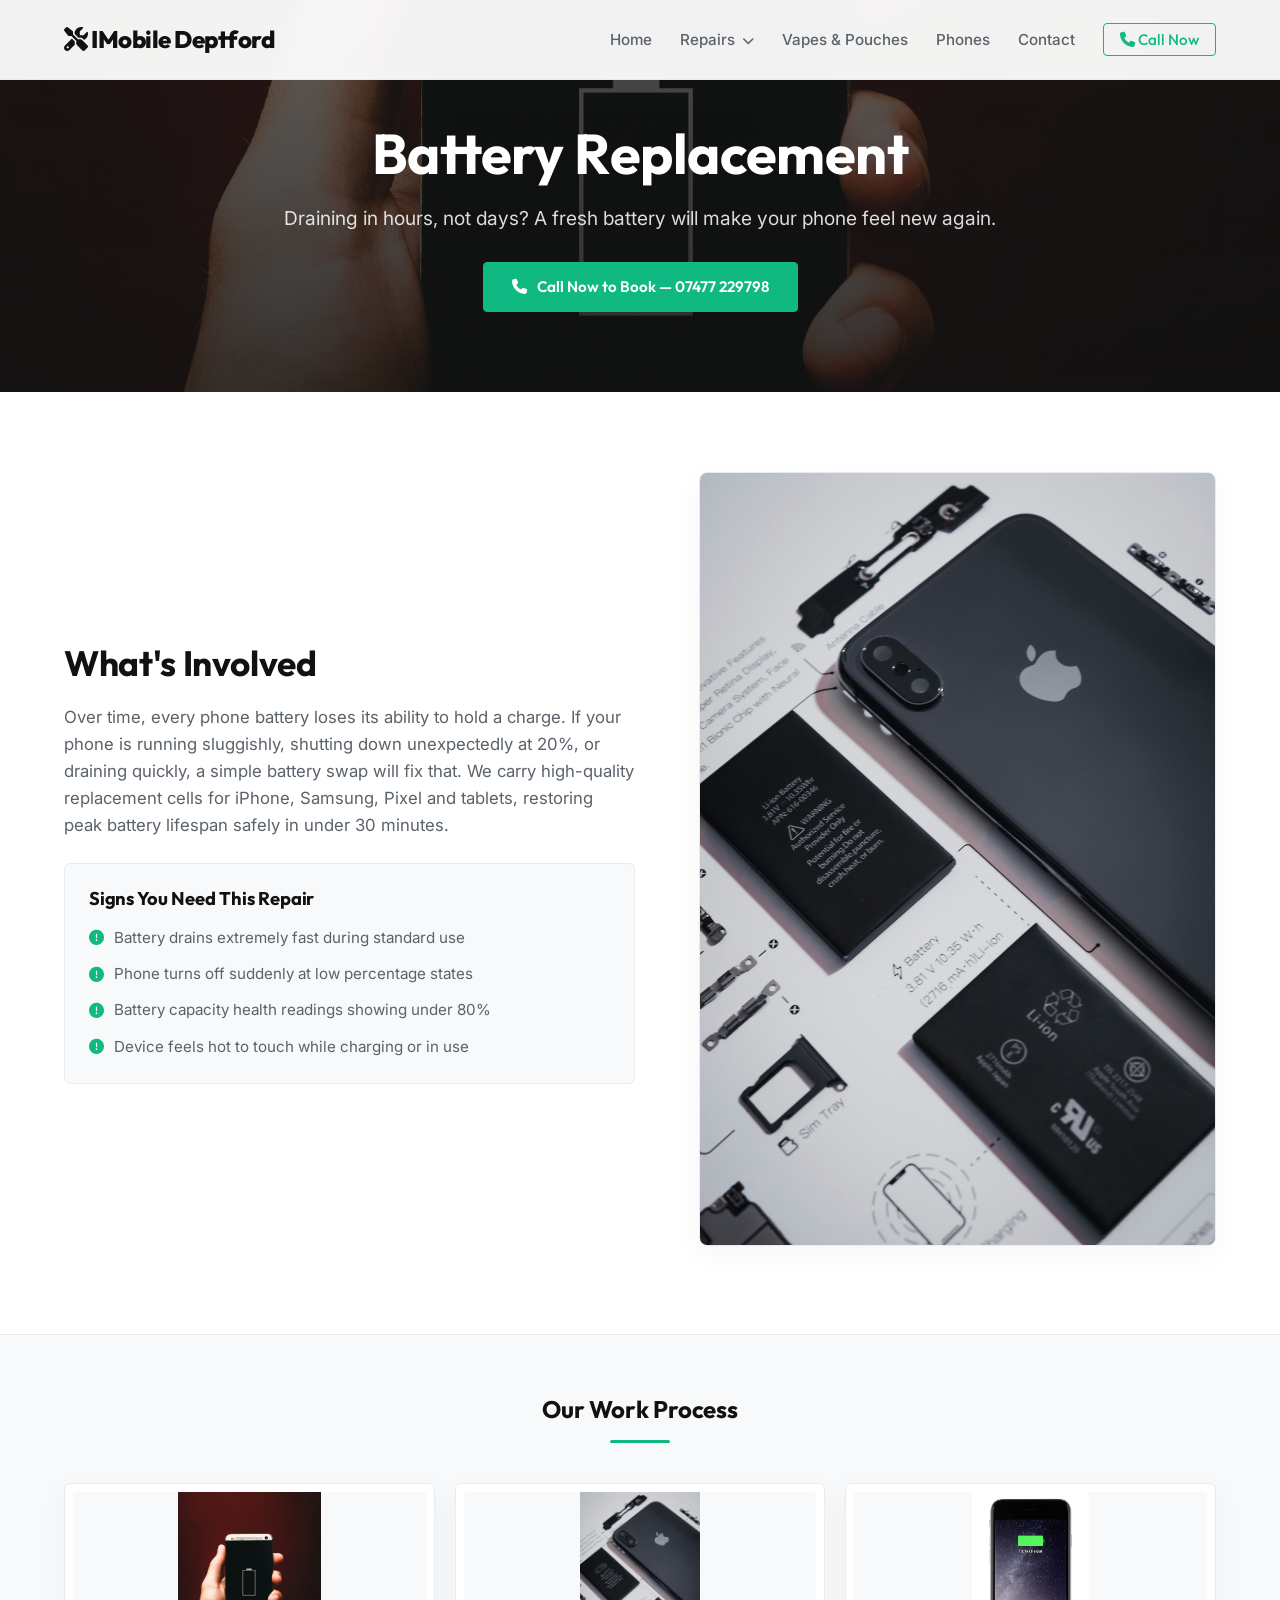
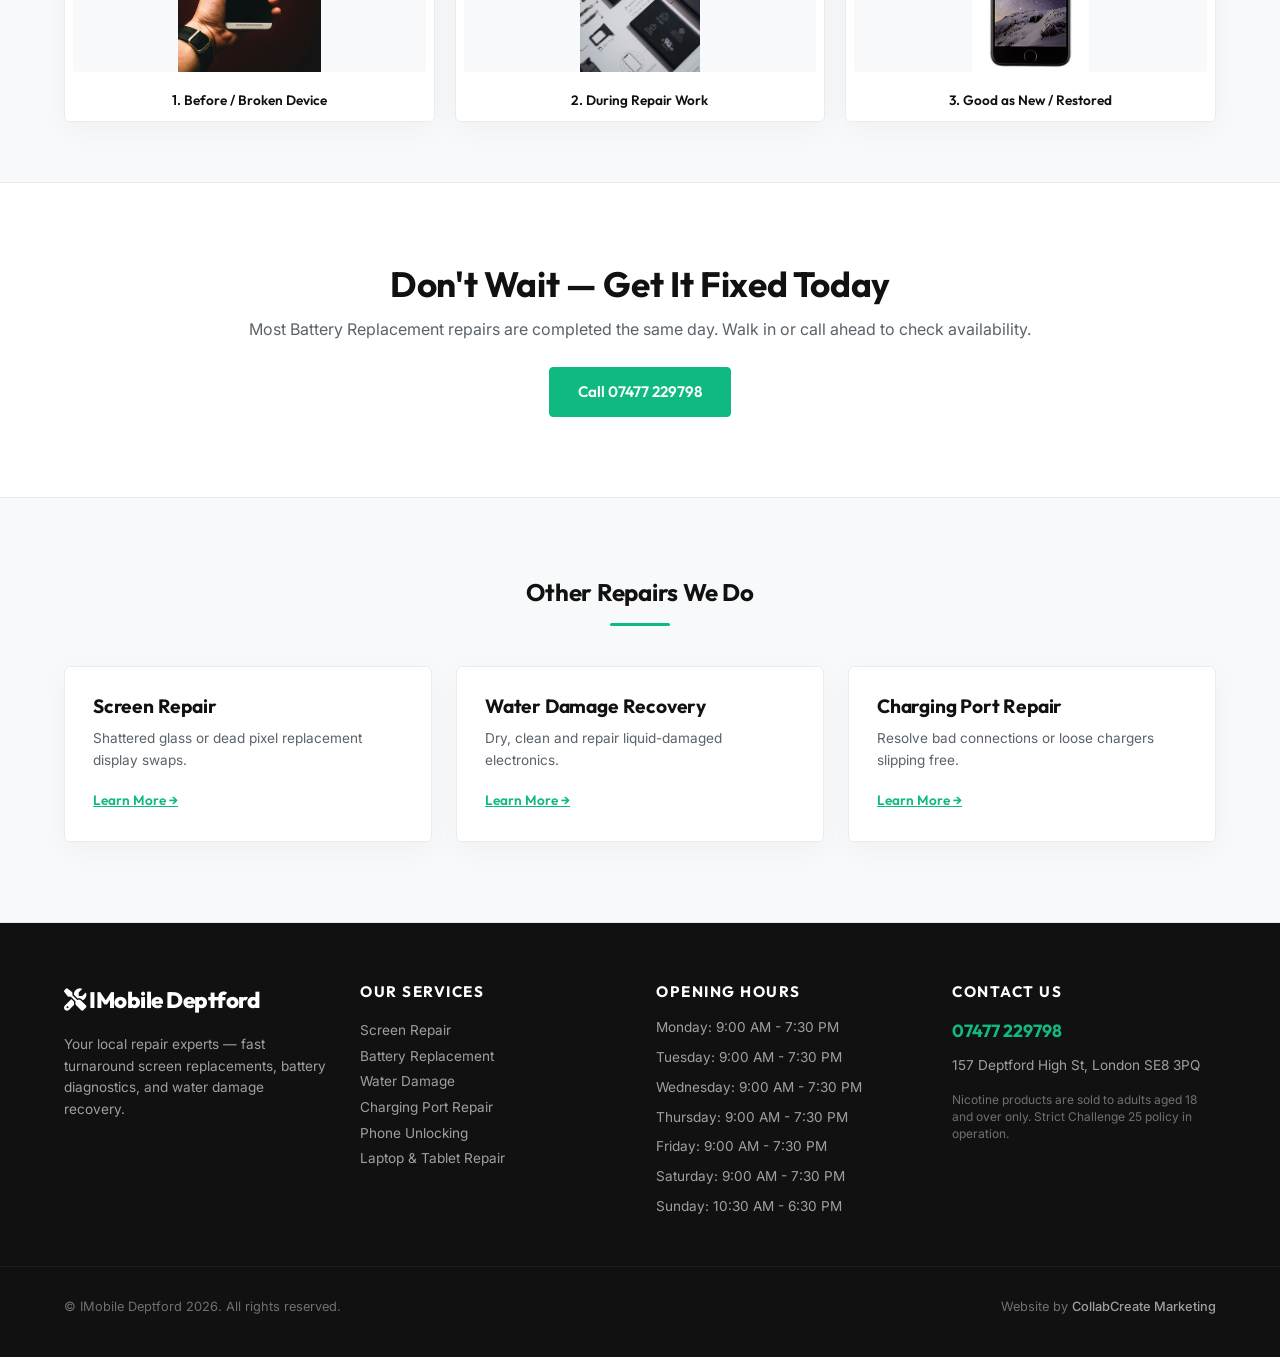
==== battery-replacement.html @ 7453704c "Deploy premium responsive outreach site" ====
<!DOCTYPE html>
<html lang="en">
<head>
    <meta charset="UTF-8">
    <meta name="viewport" content="width=device-width, initial-scale=1.0">
    <title>Battery Replacement Repairs | IMobile Deptford Deptford, London</title>
    <link rel="stylesheet" href="styles.css">
    <link href="https://fonts.googleapis.com/css2?family=Inter:wght@300;400;500;600;700&family=Outfit:wght@400;500;600;700;800&display=swap" rel="stylesheet">
    <link rel="stylesheet" href="https://cdnjs.cloudflare.com/ajax/libs/font-awesome/6.4.0/css/all.min.css">
    
    <!-- Open Graph Metadata -->
    <meta property="og:title" content="Battery Replacement Repairs | IMobile Deptford Deptford, London">
    <meta property="og:description" content="Fast, premium screen repairs, battery replacements, water damage recovery, vapes, pouches, and refurbished phones in Deptford, London.">
    <meta property="og:image" content="https://mowleed2000.github.io/imobile-deptford/storefront.webp">
    <meta property="og:url" content="https://mowleed2000.github.io/imobile-deptford/battery-replacement.html">
    <meta property="og:type" content="website">

    <!-- Microsoft Clarity Tracking Code -->
    <script type="text/javascript">
        (function(c,l,a,r,i,t,y){
            c[a]=c[a]||function(){(c[a].q=c[a].q||[]).push(arguments)};
            t=l.createElement(r);t.async=1;t.src="https://www.clarity.ms/tag/"+i;
            y=l.getElementsByTagName(r)[0];y.parentNode.insertBefore(t,y);
        })(window, document, "clarity", "script", "x1smlah9oa");
    </script>
</head>
<body>

    <nav class="navbar">
        <div class="container nav-container">
            <a href="index.html" class="logo"><i class="fa-solid fa-screwdriver-wrench"></i> IMobile Deptford</a>
            <ul class="nav-links" id="navLinks">
                <li><a href="index.html">Home</a></li>
                <li class="dropdown">
                    <a href="#" class="dropdown-trigger">Repairs <i class="fa-solid fa-chevron-down" style="font-size:0.75rem; margin-left:3px;"></i></a>
                    <ul class="dropdown-menu">
                        <li><a href="screen-repair.html">Screen Repair</a></li>
                        <li><a href="battery-replacement.html">Battery Replacement</a></li>
                        <li><a href="water-damage.html">Water Damage</a></li>
                        <li><a href="charging-port.html">Charging Port Repair</a></li>
                        <li><a href="phone-unlocking.html">Phone Unlocking</a></li>
                        <li><a href="laptop-tablet.html">Laptop &amp; Tablet Repair</a></li>
                    </ul>
                </li>
                <li><a href="vapes-pouches.html">Vapes &amp; Pouches</a></li>
                <li><a href="phones-in-store.html">Phones</a></li>
                <li><a href="contact.html">Contact</a></li>
                <li><a href="tel:07477229798" class="btn-nav-cta"><i class="fa-solid fa-phone"></i> Call Now</a></li>
            </ul>
            <div class="hamburger" id="hamburger"><i class="fa-solid fa-bars"></i></div>
        </div>
    </nav>

            <section class="service-hero" style="background-image: linear-gradient(rgba(17, 17, 17, 0.65), rgba(17, 17, 17, 0.85)), url('Battery Replacment page 1.jpg');">
                <div class="container text-center reveal">
                    <h1>Battery Replacement</h1>
                    <p>Draining in hours, not days? A fresh battery will make your phone feel new again.</p>
                    <a href="tel:07477229798" class="btn btn-primary"><i class="fa-solid fa-phone"></i> Call Now to Book — 07477 229798</a>
                </div>
            </section>

            <section class="service-details">
                <div class="container details-grid">
                    <div class="details-text reveal">
                        <h2>What's Involved</h2>
                        <p>Over time, every phone battery loses its ability to hold a charge. If your phone is running sluggishly, shutting down unexpectedly at 20%, or draining quickly, a simple battery swap will fix that. We carry high-quality replacement cells for iPhone, Samsung, Pixel and tablets, restoring peak battery lifespan safely in under 30 minutes.</p>
                        
                        <div class="symptoms-box">
                            <h3>Signs You Need This Repair</h3>
                            <ul class="symptoms-list">
                                <li><i class='fa-solid fa-circle-exclamation'></i> Battery drains extremely fast during standard use</li><li><i class='fa-solid fa-circle-exclamation'></i> Phone turns off suddenly at low percentage states</li><li><i class='fa-solid fa-circle-exclamation'></i> Battery capacity health readings showing under 80%</li><li><i class='fa-solid fa-circle-exclamation'></i> Device feels hot to touch while charging or in use</li>
                            </ul>
                        </div>
                    </div>
                    <div class="details-image reveal">
                        <img src="Battery replacment page 2.jpg" alt="Technician working on device" class="in-process-img">
                    </div>
                </div>
            </section>

            <section class="service-gallery">
                <div class="container">
                    <div class="section-header text-center reveal">
                        <h2>Our Work Process</h2>
                        <div class="accent-divider"></div>
                    </div>
                    <div class="gallery-row battery-gallery reveal">
                        <div class="gallery-item-wrapper" onclick="openLightbox('Battery Replacment page 1.jpg', 'Before / Broken Device')">
                            <img src="Battery Replacment page 1.jpg" alt="Before repair">
                            <span>1. Before / Broken Device</span>
                        </div>
                        <div class="gallery-item-wrapper" onclick="openLightbox('Battery replacment page 2.jpg', 'During Repair Work')">
                            <img src="Battery replacment page 2.jpg" alt="During repair">
                            <span>2. During Repair Work</span>
                        </div>
                        <div class="gallery-item-wrapper" onclick="openLightbox('Battery fixed 100 percent.jpg', 'Good as New / Restored')">
                            <img src="Battery fixed 100 percent.jpg" alt="After repair">
                            <span>3. Good as New / Restored</span>
                        </div>
                    </div>
                </div>
            </section>

            <section class="service-cta text-center reveal">
                <div class="container">
                    <h2>Don't Wait — Get It Fixed Today</h2>
                    <p>Most Battery Replacement repairs are completed the same day. Walk in or call ahead to check availability.</p>
                    <a href="tel:07477229798" class="btn btn-primary">Call 07477 229798</a>
                </div>
            </section>

            <section class="related-services">
                <div class="container">
                    <div class="section-header text-center reveal">
                        <h2>Other Repairs We Do</h2>
                        <div class="accent-divider"></div>
                    </div>
                    <div class="related-grid reveal">
                        
                <div class="related-card">
                    <h3>Screen Repair</h3>
                    <p>Shattered glass or dead pixel replacement display swaps.</p>
                    <a href="screen-repair.html" class="learn-more">Learn More &rarr;</a>
                </div>
        
                <div class="related-card">
                    <h3>Water Damage Recovery</h3>
                    <p>Dry, clean and repair liquid-damaged electronics.</p>
                    <a href="water-damage.html" class="learn-more">Learn More &rarr;</a>
                </div>
        
                <div class="related-card">
                    <h3>Charging Port Repair</h3>
                    <p>Resolve bad connections or loose chargers slipping free.</p>
                    <a href="charging-port.html" class="learn-more">Learn More &rarr;</a>
                </div>
        
                    </div>
                </div>
            </section>
        
    <!-- Lightbox Modal -->
    <div id="lightboxModal" class="lightbox">
        <span class="lightbox-close" onclick="closeLightbox()">&times;</span>
        <img class="lightbox-content" id="lightboxImg">
        <div id="lightboxCaption" class="lightbox-caption"></div>
    </div>

    <footer class="footer">
        <div class="container footer-grid">
            <div class="footer-brand">
                <a href="index.html" class="footer-logo"><i class="fa-solid fa-screwdriver-wrench"></i> IMobile Deptford</a>
                <p style="margin-top: 15px; font-size: 0.85rem; line-height: 1.6; color: rgba(255, 255, 255, 0.6);">Your local repair experts — fast turnaround screen replacements, battery diagnostics, and water damage recovery.</p>
            </div>
            <div class="footer-links">
                <h4>Our Services</h4>
                <p><a href="screen-repair.html">Screen Repair</a></p>
                <p><a href="battery-replacement.html">Battery Replacement</a></p>
                <p><a href="water-damage.html">Water Damage</a></p>
                <p><a href="charging-port.html">Charging Port Repair</a></p>
                <p><a href="phone-unlocking.html">Phone Unlocking</a></p>
                <p><a href="laptop-tablet.html">Laptop &amp; Tablet Repair</a></p>
            </div>
            <div class="footer-hours">
                <h4>Opening Hours</h4>
                <ul>
                    <li>Monday: 9:00 AM - 7:30 PM</li><li>Tuesday: 9:00 AM - 7:30 PM</li><li>Wednesday: 9:00 AM - 7:30 PM</li><li>Thursday: 9:00 AM - 7:30 PM</li><li>Friday: 9:00 AM - 7:30 PM</li><li>Saturday: 9:00 AM - 7:30 PM</li><li>Sunday: 10:30 AM - 6:30 PM</li>
                </ul>
            </div>
            <div class="footer-contact">
                <h4>Contact Us</h4>
                <p class="phone-num"><a href="tel:07477229798">07477 229798</a></p>
                <p style="margin-top: 10px; font-size: 0.85rem; color: rgba(255, 255, 255, 0.6);">157 Deptford High St, London SE8 3PQ</p>
                <p style="margin-top: 15px; font-size: 0.75rem; color: rgba(255, 255, 255, 0.4); line-height: 1.4;">
                    Nicotine products are sold to adults aged 18 and over only. Strict Challenge 25 policy in operation.
                </p>
            </div>
        </div>
        <div class="footer-bottom">
            <div class="container" style="display: flex; justify-content: space-between; flex-wrap: wrap; gap: 10px; width: 100%;">
                <p>&copy; IMobile Deptford 2026. All rights reserved.</p>
                <p class="agency-credit">Website by <a href="https://collabcreate.co.uk" target="_blank">CollabCreate Marketing</a></p>
            </div>
        </div>
    </footer>
    <script src="script.js"></script>
</body>
</html>
---- styles.css ----
/* CCM Tech Repair Site Stylesheet */
:root {
    --bg-main: #ffffff;
    --bg-card: #ffffff;
    --bg-alternate: #f8f9fa;
    --text-main: #111111;
    --text-muted: #5a626a;
    --border-color: #e9ecef;
    --primary: #10b981;
    --primary-hover: #059669;
    --primary-glow: rgba(16, 185, 129, 0.15);
    --shadow: 0 8px 30px rgba(0, 0, 0, 0.04);
    --font-sans: 'Inter', sans-serif;
    --font-heading: 'Outfit', sans-serif;
    --nav-height: 80px;
}

/* Global Reset */
* {
    margin: 0;
    padding: 0;
    box-sizing: border-box;
}

html, body {
    width: 100%;
    overflow-x: hidden;
    background-color: var(--bg-main);
    color: var(--text-main);
    font-family: var(--font-sans);
    line-height: 1.6;
    scroll-behavior: smooth;
}

/* Layout Utilities */
.container {
    max-width: 1200px;
    margin: 0 auto;
    padding: 0 24px;
    width: 100%;
}

.text-center {
    text-align: center;
}

.primary-text {
    color: var(--primary);
}

.accent-divider {
    width: 60px;
    height: 3px;
    background-color: var(--primary);
    margin: 16px auto 0;
    border-radius: 2px;
}

.section-subtitle {
    display: inline-block;
    font-family: var(--font-heading);
    font-size: 0.8rem;
    font-weight: 700;
    text-transform: uppercase;
    letter-spacing: 3px;
    color: var(--primary);
    margin-bottom: 12px;
}

/* Typography */
h1, h2, h3, h4 {
    font-family: var(--font-heading);
    font-weight: 700;
    letter-spacing: -0.01em;
    line-height: 1.2;
}

/* Scroll Animations */
.reveal {
    opacity: 0;
    transform: translateY(30px);
    transition: all 0.8s cubic-bezier(0.16, 1, 0.3, 1);
}

.reveal.active {
    opacity: 1;
    transform: translateY(0);
}

/* Buttons */
.btn {
    display: inline-flex;
    align-items: center;
    justify-content: center;
    gap: 10px;
    padding: 12px 28px;
    font-family: var(--font-heading);
    font-size: 0.95rem;
    font-weight: 600;
    text-decoration: none;
    border-radius: 4px;
    transition: all 0.3s ease;
    cursor: pointer;
    border: none;
}

.btn-primary {
    background-color: var(--primary);
    color: #ffffff;
    border: 1px solid var(--primary);
}

.btn-primary:hover {
    background-color: var(--primary-hover);
    border-color: var(--primary-hover);
    transform: translateY(-2px);
    box-shadow: 0 8px 20px var(--primary-glow);
}

.btn-outline {
    background-color: transparent;
    color: var(--text-main);
    border: 1px solid var(--border-color);
}

.btn-outline:hover {
    background-color: var(--bg-alternate);
    border-color: var(--primary);
    color: var(--primary);
    transform: translateY(-2px);
}

/* Navigation Bar */
.navbar {
    position: fixed;
    top: 0;
    left: 0;
    width: 100%;
    height: var(--nav-height);
    background-color: rgba(255, 255, 255, 0.95);
    backdrop-filter: blur(8px);
    -webkit-backdrop-filter: blur(8px);
    border-bottom: 1px solid var(--border-color);
    z-index: 1000;
    display: flex;
    align-items: center;
}

.nav-container {
    display: flex;
    justify-content: space-between;
    align-items: center;
}

.logo {
    font-family: var(--font-heading);
    font-size: 1.5rem;
    font-weight: 800;
    color: var(--text-main);
    text-decoration: none;
    letter-spacing: -0.5px;
}

.nav-links {
    display: flex;
    align-items: center;
    list-style: none;
    gap: 28px;
}

.nav-links a {
    color: var(--text-muted);
    text-decoration: none;
    font-size: 0.95rem;
    font-weight: 500;
    transition: color 0.3s ease;
}

.nav-links a:hover {
    color: var(--text-main);
}

.btn-nav-cta {
    background-color: transparent;
    color: var(--primary) !important;
    border: 1px solid var(--primary);
    padding: 6px 16px;
    border-radius: 4px;
    font-family: var(--font-heading);
    font-size: 0.85rem;
    font-weight: 600;
    transition: all 0.3s ease;
}

.btn-nav-cta:hover {
    background-color: var(--primary);
    color: #ffffff !important;
}

.hamburger {
    display: none;
    color: var(--text-main);
    font-size: 1.4rem;
    cursor: pointer;
}

/* Dropdown Menu */
.dropdown {
    position: relative;
}

.dropdown-menu {
    display: none;
    position: absolute;
    top: 100%;
    left: 0;
    background-color: var(--bg-card);
    border: 1px solid var(--border-color);
    box-shadow: var(--shadow);
    list-style: none;
    min-width: 220px;
    border-radius: 4px;
    padding: 10px 0;
    z-index: 100;
}

.dropdown-menu li a {
    display: block;
    padding: 10px 20px;
    color: var(--text-main);
    font-size: 0.9rem;
    text-transform: none;
    letter-spacing: normal;
}

.dropdown-menu li a:hover {
    background-color: var(--bg-alternate);
    color: var(--primary);
}

.dropdown:hover .dropdown-menu {
    display: block;
}

/* Hero Section */
.hero {
    padding: calc(var(--nav-height) + 60px) 0 80px;
    background-size: cover;
    background-position: center;
    position: relative;
}

.hero-grid {
    display: grid;
    grid-template-columns: 1.1fr 0.9fr;
    gap: 48px;
    align-items: center;
}

.hero-content .eyebrow {
    font-family: var(--font-heading);
    color: var(--primary);
    font-size: 0.8rem;
    font-weight: 700;
    text-transform: uppercase;
    letter-spacing: 3px;
    margin-bottom: 20px;
    display: block;
}

.hero h1 {
    font-size: 3.8rem;
    margin-bottom: 20px;
    color: var(--text-main);
}

.hero-tagline {
    font-size: 1.15rem;
    color: var(--text-muted);
    margin-bottom: 32px;
}

.hero-btns {
    display: flex;
    gap: 16px;
    margin-bottom: 32px;
}

.walk-ins-tag {
    display: flex;
    flex-wrap: wrap;
    gap: 12px;
}

.badge {
    display: inline-flex;
    align-items: center;
    gap: 6px;
    background-color: var(--bg-alternate);
    border: 1px solid var(--border-color);
    color: var(--text-muted);
    padding: 6px 12px;
    border-radius: 4px;
    font-size: 0.8rem;
    font-weight: 600;
}

.badge i {
    color: var(--primary);
}

.hero-image-wrapper {
    position: relative;
    width: 100%;
}

.hero-image-frame {
    position: relative;
    border: 1px solid var(--border-color);
    padding: 10px;
    border-radius: 8px;
    background-color: var(--bg-card);
    box-shadow: var(--shadow);
    cursor: pointer;
    overflow: hidden;
}

.hero-image {
    width: 100%;
    border-radius: 4px;
    display: block;
    object-fit: cover;
    aspect-ratio: 4/5;
    transition: transform 0.5s ease;
}

.hero-image-frame:hover .hero-image {
    transform: scale(1.02);
}

.frame-overlay {
    position: absolute;
    top: 10px;
    left: 10px;
    right: 10px;
    bottom: 10px;
    background-color: rgba(17, 17, 17, 0.85);
    display: flex;
    flex-direction: column;
    align-items: center;
    justify-content: center;
    gap: 10px;
    color: #ffffff;
    opacity: 0;
    transition: opacity 0.3s ease;
    border-radius: 4px;
}

.hero-image-frame:hover .frame-overlay {
    opacity: 1;
}

.frame-overlay i {
    font-size: 1.8rem;
    color: var(--primary);
}

.frame-overlay span {
    font-family: var(--font-heading);
    font-size: 0.8rem;
    font-weight: 600;
    text-transform: uppercase;
    letter-spacing: 1.5px;
}

/* Services Grid on Home */
.services {
    padding: 80px 0;
    background-color: var(--bg-alternate);
    border-top: 1px solid var(--border-color);
    border-bottom: 1px solid var(--border-color);
}

.services .section-header {
    margin-bottom: 48px;
}

.services .subheading {
    color: var(--text-muted);
    font-size: 1.05rem;
    margin-top: 8px;
}

.services-grid {
    display: grid;
    grid-template-columns: repeat(3, 1fr);
    gap: 24px;
}

.service-card-link {
    text-decoration: none;
}

.service-card {
    height: 280px;
    border-radius: 8px;
    background-size: cover;
    background-position: center;
    position: relative;
    overflow: hidden;
    display: flex;
    align-items: flex-end;
    transition: transform 0.3s ease, box-shadow 0.3s ease;
}

.service-card::after {
    content: '';
    position: absolute;
    top: 0;
    left: 0;
    width: 100%;
    height: 100%;
    background: linear-gradient(to top, rgba(17, 17, 17, 0.95) 0%, rgba(17, 17, 17, 0.4) 60%, rgba(17, 17, 17, 0.1) 100%);
    z-index: 1;
    transition: background 0.3s ease;
}

.service-card:hover {
    transform: translateY(-4px);
    box-shadow: 0 12px 30px rgba(0, 0, 0, 0.15);
}

.service-card:hover::after {
    background: linear-gradient(to top, rgba(17, 17, 17, 0.98) 0%, rgba(17, 17, 17, 0.5) 60%, rgba(17, 17, 17, 0.2) 100%);
}

.card-content {
    padding: 24px;
    color: #ffffff;
    width: 100%;
    z-index: 2;
}

.service-card h3 {
    font-size: 1.4rem;
    margin-bottom: 6px;
    color: #ffffff;
}

.service-card p {
    font-size: 0.85rem;
    color: rgba(255, 255, 255, 0.8);
    margin-bottom: 12px;
}

.learn-more {
    font-family: var(--font-heading);
    font-size: 0.85rem;
    font-weight: 600;
    color: var(--primary);
}

/* Why Us Section */
.why-us {
    padding: 80px 0;
}

.why-us-grid {
    display: grid;
    grid-template-columns: repeat(3, 1fr);
    gap: 32px;
    margin-top: 48px;
}

.why-card {
    background-color: var(--bg-card);
    border: 1px solid var(--border-color);
    border-radius: 8px;
    padding: 32px;
    box-shadow: var(--shadow);
}

.why-icon {
    font-size: 2.2rem;
    color: var(--primary);
    margin-bottom: 20px;
}

.why-card h3 {
    font-size: 1.25rem;
    margin-bottom: 12px;
}

.why-card p {
    color: var(--text-muted);
    font-size: 0.9rem;
}

/* Vapes Teaser */
.vapes-teaser {
    padding: 80px 0;
    background-color: var(--bg-alternate);
    border-top: 1px solid var(--border-color);
    border-bottom: 1px solid var(--border-color);
}

.vapes-teaser-grid {
    display: grid;
    grid-template-columns: 1.1fr 0.9fr;
    gap: 48px;
    align-items: center;
}

.vapes-teaser-content h2 {
    font-size: 2.5rem;
    margin-bottom: 16px;
}

.vapes-teaser-content p {
    color: var(--text-muted);
    margin-bottom: 24px;
    font-size: 1.05rem;
}

.disclaimer-text {
    font-size: 0.75rem;
    color: var(--text-muted);
    margin-top: 16px;
}

.vape-brand-anchors {
    display: flex;
    justify-content: center;
    gap: 20px;
}

.teaser-brand-img {
    width: 45%;
    max-width: 180px;
    border-radius: 8px;
    border: 1px solid var(--border-color);
    box-shadow: var(--shadow);
}

/* Phones Teaser */
.phones-teaser {
    padding: 80px 0;
}

.phones-teaser-grid {
    display: grid;
    grid-template-columns: 1fr 1fr;
    gap: 48px;
    align-items: center;
}

.phones-teaser-content h2 {
    font-size: 2.5rem;
    margin-bottom: 16px;
}

.phones-teaser-content p {
    color: var(--text-muted);
    margin-bottom: 24px;
    font-size: 1.05rem;
}

.phone-anchors-grid {
    display: grid;
    grid-template-columns: repeat(3, 1fr);
    gap: 16px;
}

.phone-item-card {
    text-align: center;
    background-color: var(--bg-alternate);
    border: 1px solid var(--border-color);
    padding: 16px;
    border-radius: 8px;
}

.phone-item-card img {
    width: 100%;
    height: auto;
    max-height: 120px;
    object-fit: contain;
    margin-bottom: 10px;
}

.phone-item-card span {
    font-family: var(--font-heading);
    font-size: 0.8rem;
    font-weight: 600;
}

/* Reviews on Home */
.reviews {
    padding: 80px 0;
    background-color: var(--bg-alternate);
    border-top: 1px solid var(--border-color);
    border-bottom: 1px solid var(--border-color);
}

.reviews-grid {
    display: grid;
    grid-template-columns: repeat(3, 1fr);
    gap: 24px;
    margin-top: 40px;
}

.review-card {
    background-color: var(--bg-card);
    border: 1px solid var(--border-color);
    padding: 32px;
    border-radius: 6px;
    box-shadow: var(--shadow);
    display: flex;
    flex-direction: column;
    justify-content: space-between;
}

.review-card .review-text {
    font-style: italic;
    font-size: 0.95rem;
    color: var(--text-muted);
    margin-bottom: 20px;
}

.review-author {
    font-family: var(--font-heading);
    font-weight: 600;
    font-size: 0.85rem;
    display: flex;
    justify-content: space-between;
    align-items: center;
}

.stars {
    color: #ffb400;
    font-size: 0.8rem;
}

/* Final CTA */
.final-cta {
    padding: 100px 0;
    background-size: cover;
    background-position: center;
    color: #ffffff;
}

.final-cta h2 {
    font-size: 3rem;
    margin-bottom: 16px;
    color: #ffffff;
}

.final-cta p {
    font-size: 1.15rem;
    color: rgba(255, 255, 255, 0.85);
    margin-bottom: 30px;
}

.btn-large {
    padding: 14px 40px;
    font-size: 1.1rem;
}

/* Service Page Styling */
.service-hero {
    padding: 120px 0 80px;
    background-size: cover;
    background-position: center;
    color: #ffffff;
}

.service-hero h1 {
    font-size: 3.5rem;
    color: #ffffff;
    margin-bottom: 16px;
}

.service-hero p {
    font-size: 1.2rem;
    color: rgba(255, 255, 255, 0.85);
    margin-bottom: 28px;
}

.details-grid {
    display: grid;
    grid-template-columns: 1.05fr 0.95fr;
    gap: 64px;
    align-items: center;
}

.service-details {
    padding: 80px 0;
}

.details-text h2 {
    font-size: 2.2rem;
    margin-bottom: 20px;
}

.details-text p {
    color: var(--text-muted);
    font-size: 1.05rem;
    margin-bottom: 24px;
}

.symptoms-box {
    background-color: var(--bg-alternate);
    border: 1px solid var(--border-color);
    padding: 24px;
    border-radius: 6px;
}

.symptoms-box h3 {
    font-size: 1.15rem;
    margin-bottom: 16px;
}

.symptoms-list {
    list-style: none;
    display: flex;
    flex-direction: column;
    gap: 12px;
}

.symptoms-list li {
    font-size: 0.95rem;
    color: var(--text-muted);
    display: flex;
    align-items: center;
    gap: 10px;
}

.symptoms-list li i {
    color: var(--primary);
}

.in-process-img {
    width: 100%;
    border-radius: 8px;
    border: 1px solid var(--border-color);
    box-shadow: var(--shadow);
}

.service-gallery {
    padding: 60px 0;
    background-color: var(--bg-alternate);
    border-top: 1px solid var(--border-color);
    border-bottom: 1px solid var(--border-color);
}

.gallery-row {
    display: grid;
    grid-template-columns: repeat(auto-fit, minmax(250px, 1fr));
    gap: 20px;
    margin-top: 40px;
}

.gallery-item-wrapper {
    background-color: var(--bg-card);
    border: 1px solid var(--border-color);
    border-radius: 6px;
    padding: 8px;
    cursor: pointer;
    text-align: center;
    box-shadow: var(--shadow);
}

.gallery-item-wrapper img {
    width: 100%;
    height: 180px;
    object-fit: cover;
    border-radius: 4px;
    margin-bottom: 8px;
}

.gallery-item-wrapper span {
    font-family: var(--font-heading);
    font-size: 0.85rem;
    font-weight: 600;
}

/* Battery gallery containment (Checklist Issue 6) */
.battery-gallery .gallery-item-wrapper img {
    object-fit: contain !important;
    background-color: var(--bg-alternate);
}

.service-cta {
    padding: 80px 0;
}

.service-cta h2 {
    font-size: 2.2rem;
    margin-bottom: 12px;
}

.service-cta p {
    color: var(--text-muted);
    margin-bottom: 24px;
}

.related-services {
    padding: 80px 0;
    background-color: var(--bg-alternate);
    border-top: 1px solid var(--border-color);
}

.related-grid {
    display: grid;
    grid-template-columns: repeat(3, 1fr);
    gap: 24px;
    margin-top: 40px;
}

.related-card {
    background-color: var(--bg-card);
    border: 1px solid var(--border-color);
    padding: 28px;
    border-radius: 6px;
    box-shadow: var(--shadow);
}

.related-card h3 {
    font-size: 1.2rem;
    margin-bottom: 10px;
}

.related-card p {
    font-size: 0.85rem;
    color: var(--text-muted);
    margin-bottom: 16px;
}

/* Page Hero Template */
.page-hero {
    padding: calc(var(--nav-height) + 40px) 0 40px;
    border-bottom: 1px solid var(--border-color);
    background-color: var(--bg-alternate);
}

.page-hero h1 {
    font-size: 3rem;
    margin-bottom: 8px;
}

.page-hero p {
    font-size: 1.1rem;
    color: var(--text-muted);
}

/* Vapes Page Specific */
.pouches-section, .vapes-section {
    padding: 80px 0;
}

.pouches-section {
    border-bottom: 1px solid var(--border-color);
}

.pouches-grid {
    display: grid;
    grid-template-columns: repeat(5, 1fr);
    gap: 20px;
    margin-top: 48px;
}

.vapes-grid-two {
    display: grid;
    grid-template-columns: repeat(2, 1fr);
    gap: 24px;
    max-width: 600px;
    margin: 48px auto 0;
}

.brand-card, .brand-card-two {
    background-color: var(--bg-card);
    border: 1px solid var(--border-color);
    padding: 16px;
    border-radius: 8px;
    text-align: center;
    box-shadow: var(--shadow);
}

.brand-card img, .brand-card-two img {
    width: 100%;
    height: 140px;
    object-fit: contain;
    margin-bottom: 12px;
}

.brand-card h3, .brand-card-two h3 {
    font-size: 1rem;
    font-family: var(--font-heading);
    font-weight: 700;
}

.vapes-cta, .phones-cta, .contact-cta {
    padding: 60px 0;
    background-color: var(--bg-alternate);
    border-top: 1px solid var(--border-color);
    border-bottom: 1px solid var(--border-color);
}

/* Refurbished Phones Page */
.phones-section {
    padding: 80px 0;
}

.intro-paragraph {
    max-width: 700px;
    margin: 0 auto 48px;
    font-size: 1.05rem;
    color: var(--text-muted);
}

.phones-grid {
    display: grid;
    grid-template-columns: repeat(3, 1fr);
    gap: 24px;
}

.phone-product-card {
    background-color: var(--bg-card);
    border: 1px solid var(--border-color);
    padding: 24px;
    border-radius: 8px;
    text-align: center;
    box-shadow: var(--shadow);
}

.phone-product-card img {
    width: 100%;
    height: 180px;
    object-fit: contain;
    margin-bottom: 16px;
}

.phone-product-card h3 {
    font-size: 1.15rem;
    margin-bottom: 8px;
}

.avail-badge {
    display: inline-block;
    font-family: var(--font-heading);
    font-size: 0.75rem;
    font-weight: 700;
    color: var(--primary);
    background-color: var(--primary-glow);
    padding: 4px 12px;
    border-radius: 20px;
}

/* Contact Page Specific */
.contact-details-section {
    padding: 80px 0;
}

.contact-grid-page {
    display: grid;
    grid-template-columns: 1fr 1fr;
    gap: 64px;
    align-items: center;
}

.contact-left-info h2 {
    font-size: 2.5rem;
    margin-bottom: 12px;
}

.phone-large {
    font-family: var(--font-heading);
    font-size: 1.6rem;
    font-weight: 700;
    margin-bottom: 30px;
}

.phone-large a {
    color: var(--primary);
    text-decoration: none;
}

.hours-box h3 {
    font-size: 1.15rem;
    margin-bottom: 16px;
}

.contact-hours-table {
    width: 100%;
    border-collapse: collapse;
}

.contact-hours-table tr {
    border-bottom: 1px solid var(--border-color);
}

.contact-hours-table tr:last-child {
    border-bottom: none;
}

.contact-hours-table td {
    padding: 10px 0;
    font-size: 0.95rem;
    color: var(--text-muted);
}

.contact-hours-table td:last-child {
    text-align: right;
    font-weight: 600;
    color: var(--text-main);
}

.exterior-img-container {
    width: 100%;
}

.exterior-img-style {
    width: 100%;
    max-height: 400px;
    object-fit: contain;
    border-radius: 8px;
    border: 1px solid var(--border-color);
    box-shadow: var(--shadow);
    margin: 0 auto;
    display: block;
}

.map-section {
    padding: 60px 0;
    background-color: var(--bg-alternate);
    border-top: 1px solid var(--border-color);
    border-bottom: 1px solid var(--border-color);
}

.contact-map-wrapper iframe {
    display: block;
    box-shadow: var(--shadow);
    border: 1px solid var(--border-color) !important;
    margin-top: 40px;
}

/* Footer Styling */
.footer {
    padding: 60px 0 40px;
    background-color: #111111;
    color: #ffffff;
    border-top: 1px solid var(--border-color);
}

.footer-grid {
    display: grid;
    grid-template-columns: repeat(4, 1fr);
    gap: 32px;
}

.footer-brand p {
    font-size: 0.85rem;
    color: rgba(255, 255, 255, 0.6);
    margin-top: 12px;
}

.footer-logo {
    font-family: var(--font-heading);
    font-size: 1.4rem;
    font-weight: 800;
    color: #ffffff;
    text-decoration: none;
    letter-spacing: -0.5px;
}

.footer-logo .primary-text {
    color: var(--primary);
}

.footer-links h4, .footer-hours h4, .footer-contact h4 {
    font-size: 0.95rem;
    font-family: var(--font-heading);
    text-transform: uppercase;
    letter-spacing: 1.5px;
    color: #ffffff;
    margin-bottom: 16px;
}

.footer-links p a {
    color: rgba(255, 255, 255, 0.6);
    text-decoration: none;
    font-size: 0.85rem;
    transition: color 0.3s ease;
}

.footer-links p a:hover {
    color: var(--primary);
}

.footer-hours ul {
    list-style: none;
    display: flex;
    flex-direction: column;
    gap: 8px;
    font-size: 0.85rem;
    color: rgba(255, 255, 255, 0.6);
}

.footer-contact p {
    font-size: 0.85rem;
    color: rgba(255, 255, 255, 0.6);
    margin-bottom: 6px;
}

.footer-contact p.phone-num a {
    font-family: var(--font-heading);
    font-weight: 700;
    color: var(--primary);
    font-size: 1.1rem;
    text-decoration: none;
}

.footer-bottom {
    display: flex;
    justify-content: space-between;
    align-items: center;
    border-top: 1px solid rgba(255, 255, 255, 0.05);
    padding-top: 30px;
    margin-top: 48px;
    color: rgba(255, 255, 255, 0.4);
    font-size: 0.8rem;
    flex-wrap: wrap;
    gap: 16px;
}

.agency-credit a {
    color: rgba(255, 255, 255, 0.6);
    text-decoration: none;
    font-weight: 500;
}

.agency-credit a:hover {
    color: var(--primary);
}

/* Lightbox Modal */
.lightbox {
    display: none;
    position: fixed;
    z-index: 2000;
    left: 0;
    top: 0;
    width: 100%;
    height: 100%;
    background-color: rgba(17, 17, 17, 0.95);
    align-items: center;
    justify-content: center;
    flex-direction: column;
}

.lightbox.active {
    display: flex;
    width: 100% !important;
}

.lightbox-content {
    margin: auto;
    display: block;
    max-width: 90%;
    max-height: 80vh;
    border-radius: 8px;
    border: 1px solid var(--border-color);
}

.lightbox-caption {
    margin: 15px auto;
    width: 80%;
    text-align: center;
    color: var(--primary);
    font-family: var(--font-heading);
    font-weight: 600;
    font-size: 1.2rem;
}

.lightbox-close {
    position: absolute;
    top: 24px;
    right: 32px;
    color: #ffffff;
    font-size: 2.5rem;
    font-weight: bold;
    cursor: pointer;
}

.lightbox-close:hover {
    color: var(--primary);
}

/* Responsive Rules (Mobile Optimization Checklist - Issue 3, 5) */
@media (max-width: 992px) {
    h1 { font-size: 2.8rem !important; }
    h2 { font-size: 1.8rem !important; }
    .hero-grid { grid-template-columns: 1fr; text-align: center; }
    .hero-btns { justify-content: center; }
    .walk-ins-tag { justify-content: center; }
    .hero-image-wrapper { max-width: 450px; margin: 0 auto; }
    .services-grid { grid-template-columns: repeat(2, 1fr); }
    .why-us-grid { grid-template-columns: 1fr; gap: 20px; }
    .vapes-teaser-grid, .phones-teaser-grid, .contact-grid-page, .details-grid { grid-template-columns: 1fr; text-align: center; }
    .vape-brand-anchors { justify-content: center; }
    .phone-anchors-grid { max-width: 500px; margin: 0 auto; }
    .reviews-grid, .related-grid, .phones-grid { grid-template-columns: 1fr; }
    .footer-grid { grid-template-columns: repeat(2, 1fr); }
    .pouches-grid { grid-template-columns: repeat(3, 1fr); }
    .exterior-img-style { max-height: 300px; }
}

@media (max-width: 768px) {
    .service-hero h1 { font-size: 2.2rem !important; }
    .page-hero h1 { font-size: 2.2rem !important; }
    .container { padding: 0 20px !important; }
    .hamburger { display: block; }
    .nav-links {
        display: none;
        flex-direction: column;
        position: absolute;
        top: var(--nav-height);
        left: 0;
        right: 0;
        width: 100% !important;
        box-sizing: border-box;
        background-color: rgba(255, 255, 255, 0.98);
        border-bottom: 1px solid var(--border-color);
        padding: 30px;
        gap: 20px;
        align-items: center;
        box-shadow: var(--shadow);
    }
    .nav-links.active { display: flex; }
    .dropdown-menu { 
        position: static; 
        box-shadow: none; 
        border: none; 
        text-align: center; 
        display: none; 
        padding: 10px 0; 
        width: 100%;
        background-color: var(--bg-alternate);
        border-radius: 6px;
    }
    .dropdown-menu.active {
        display: block !important;
    }
    .dropdown:hover .dropdown-menu { display: none; } /* disable hover on mobile */
    .dropdown.active .dropdown-menu { display: block; }
    .footer-grid { grid-template-columns: 1fr; text-align: center; }
    .footer-hours ul { align-items: center; }
    .footer-bottom { flex-direction: column; text-align: center; }
    .pouches-grid { grid-template-columns: repeat(2, 1fr); }
    
    /* Phone Unlocking Hero Position Adjust (Checklist Issue 4) */
    .phone-unlock-hero {
        background-position: center 25% !important;
    }
    
    /* Expand buttons on mobile */
    .btn {
        width: 100%;
    }
    .hero-btns {
        flex-direction: column;
        align-items: center;
        width: 100%;
    }
    .hero-btns .btn {
        width: 100%;
        max-width: 350px;
    }
}
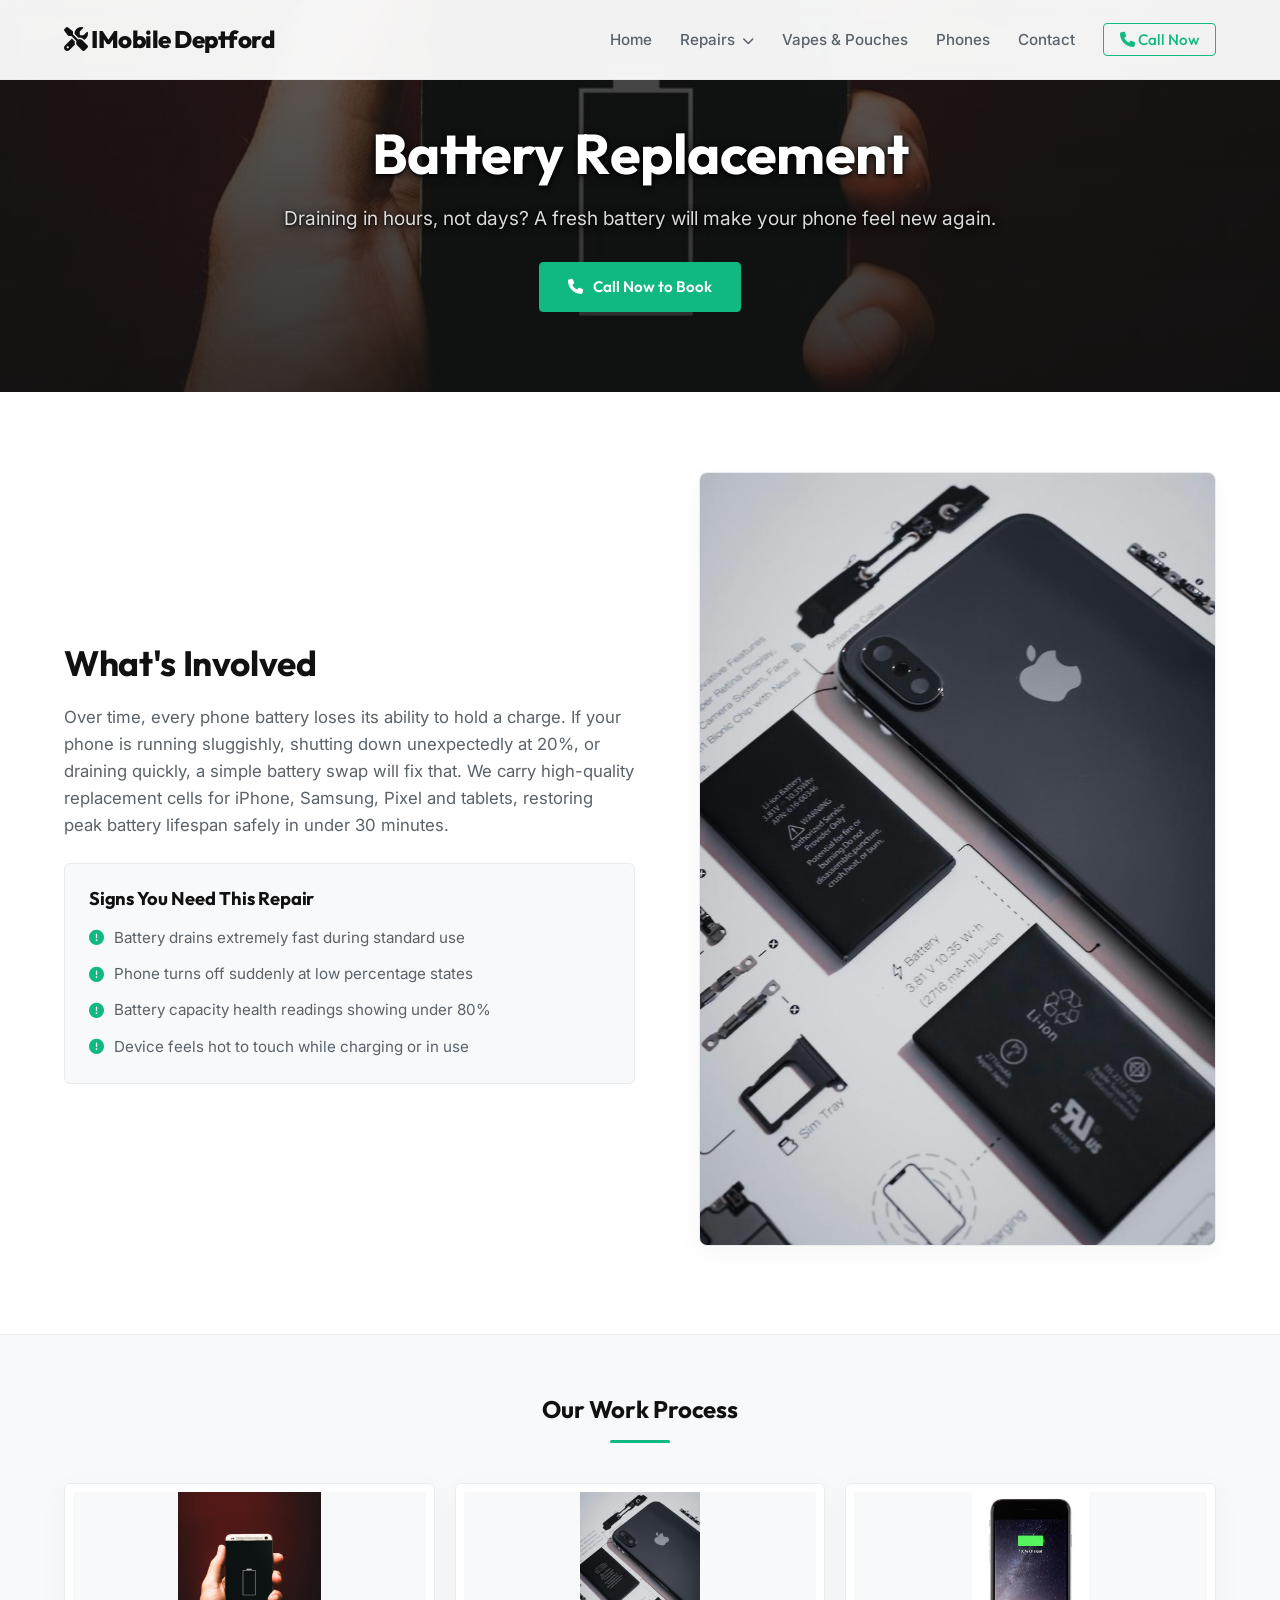
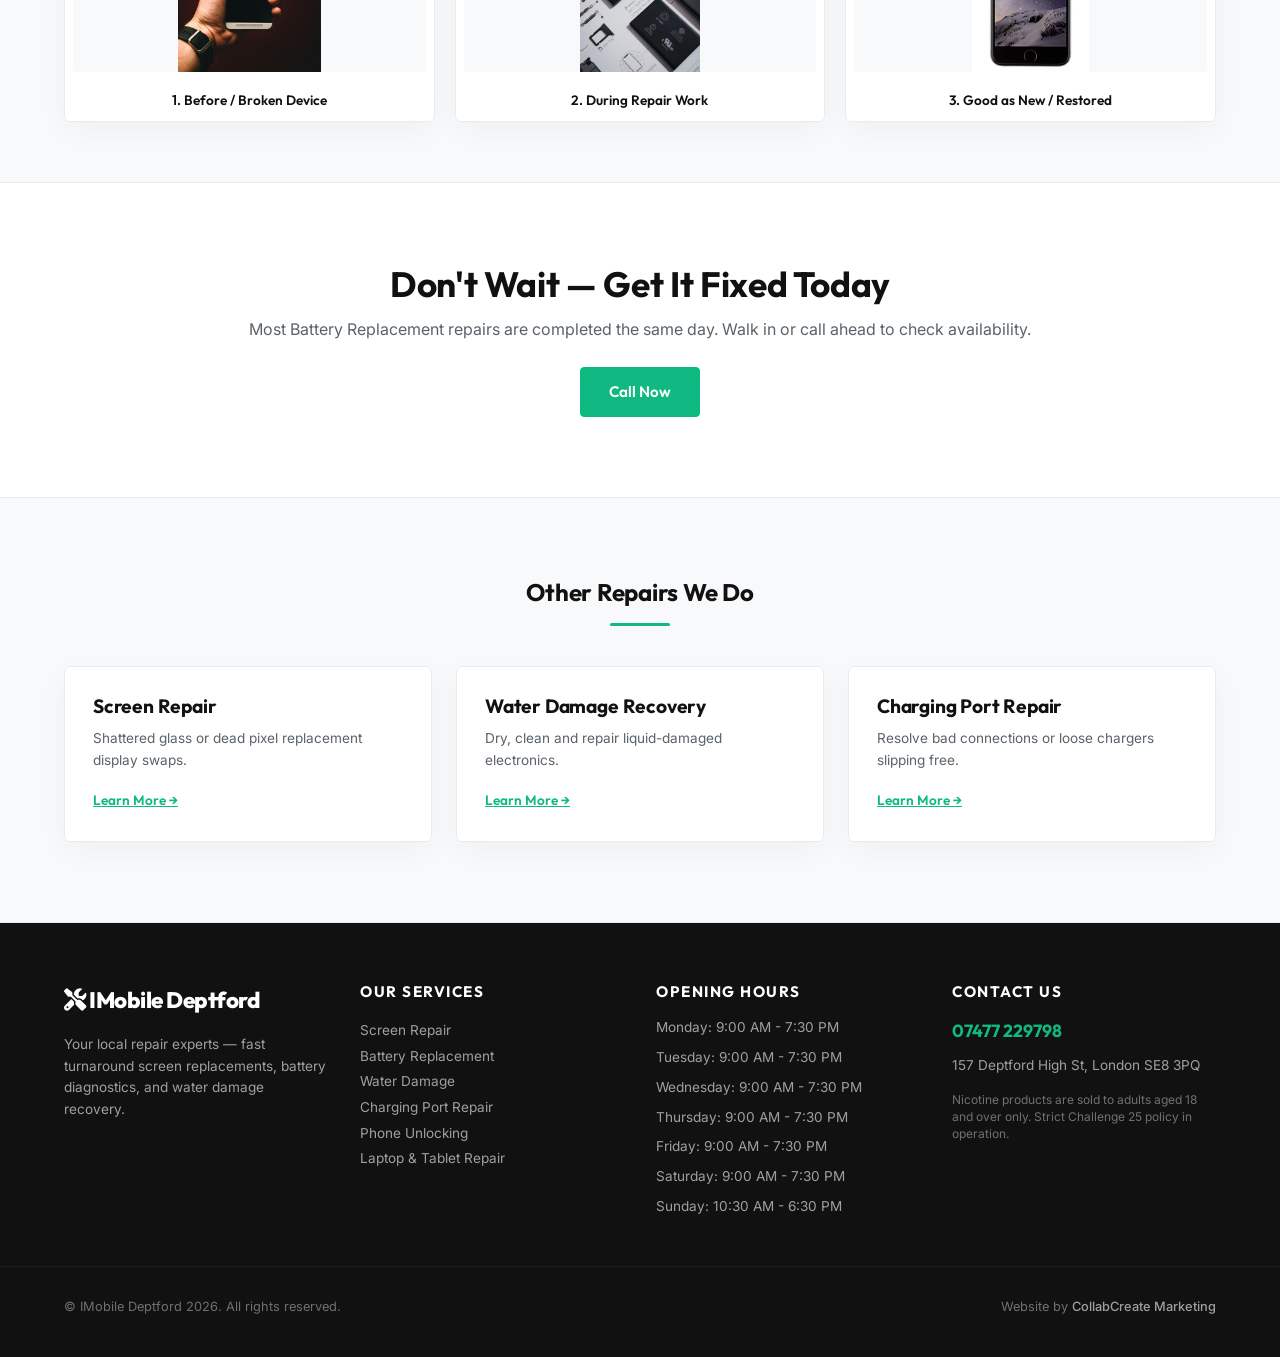
==== commit 9e083238: "Deploy premium responsive outreach site" ====
--- a/battery-replacement.html
+++ b/battery-replacement.html
@@ -55,7 +55,7 @@
                 <div class="container text-center reveal">
                     <h1>Battery Replacement</h1>
                     <p>Draining in hours, not days? A fresh battery will make your phone feel new again.</p>
-                    <a href="tel:07477229798" class="btn btn-primary"><i class="fa-solid fa-phone"></i> Call Now to Book — 07477 229798</a>
+                    <a href="tel:07477229798" class="btn btn-primary"><i class="fa-solid fa-phone"></i> Call Now to Book</a>
                 </div>
             </section>
 
@@ -105,7 +105,7 @@
                 <div class="container">
                     <h2>Don't Wait — Get It Fixed Today</h2>
                     <p>Most Battery Replacement repairs are completed the same day. Walk in or call ahead to check availability.</p>
-                    <a href="tel:07477229798" class="btn btn-primary">Call 07477 229798</a>
+                    <a href="tel:07477229798" class="btn btn-primary">Call Now</a>
                 </div>
             </section>
 
--- a/styles.css
+++ b/styles.css
@@ -413,25 +413,9 @@
     transition: transform 0.3s ease, box-shadow 0.3s ease;
 }
 
-.service-card::after {
-    content: '';
-    position: absolute;
-    top: 0;
-    left: 0;
-    width: 100%;
-    height: 100%;
-    background: linear-gradient(to top, rgba(17, 17, 17, 0.95) 0%, rgba(17, 17, 17, 0.4) 60%, rgba(17, 17, 17, 0.1) 100%);
-    z-index: 1;
-    transition: background 0.3s ease;
-}
-
 .service-card:hover {
     transform: translateY(-4px);
     box-shadow: 0 12px 30px rgba(0, 0, 0, 0.15);
-}
-
-.service-card:hover::after {
-    background: linear-gradient(to top, rgba(17, 17, 17, 0.98) 0%, rgba(17, 17, 17, 0.5) 60%, rgba(17, 17, 17, 0.2) 100%);
 }
 
 .card-content {
@@ -677,12 +661,14 @@
     font-size: 3.5rem;
     color: #ffffff;
     margin-bottom: 16px;
+    text-shadow: 0 2px 10px rgba(0, 0, 0, 0.85), 0 1px 3px rgba(0, 0, 0, 0.9);
 }
 
 .service-hero p {
     font-size: 1.2rem;
     color: rgba(255, 255, 255, 0.85);
     margin-bottom: 28px;
+    text-shadow: 0 2px 10px rgba(0, 0, 0, 0.85), 0 1px 3px rgba(0, 0, 0, 0.9);
 }
 
 .details-grid {
@@ -862,10 +848,17 @@
 }
 
 .pouches-grid {
-    display: grid;
-    grid-template-columns: repeat(5, 1fr);
+    display: flex;
+    flex-wrap: wrap;
+    justify-content: center;
     gap: 20px;
     margin-top: 48px;
+}
+
+.brand-card {
+    flex: 1 1 calc(20% - 16px);
+    min-width: 180px;
+    max-width: 220px;
 }
 
 .vapes-grid-two {
@@ -1203,14 +1196,14 @@
     .hero-btns { justify-content: center; }
     .walk-ins-tag { justify-content: center; }
     .hero-image-wrapper { max-width: 450px; margin: 0 auto; }
-    .services-grid { grid-template-columns: repeat(2, 1fr); }
+    .services-grid { grid-template-columns: 1fr; }
     .why-us-grid { grid-template-columns: 1fr; gap: 20px; }
     .vapes-teaser-grid, .phones-teaser-grid, .contact-grid-page, .details-grid { grid-template-columns: 1fr; text-align: center; }
     .vape-brand-anchors { justify-content: center; }
     .phone-anchors-grid { max-width: 500px; margin: 0 auto; }
     .reviews-grid, .related-grid, .phones-grid { grid-template-columns: 1fr; }
     .footer-grid { grid-template-columns: repeat(2, 1fr); }
-    .pouches-grid { grid-template-columns: repeat(3, 1fr); }
+    .brand-card { flex: 1 1 calc(33.33% - 16px); min-width: 180px; max-width: 220px; }
     .exterior-img-style { max-height: 300px; }
 }
 
@@ -1247,19 +1240,41 @@
         background-color: var(--bg-alternate);
         border-radius: 6px;
     }
+    .dropdown {
+        width: 100%;
+        text-align: center;
+    }
+    .dropdown-trigger {
+        display: block;
+        width: 100%;
+        text-align: center;
+    }
     .dropdown-menu.active {
         display: block !important;
+    }
+    .dropdown-menu li {
+        width: 100%;
+        text-align: center;
+    }
+    .dropdown-menu li a {
+        text-align: center !important;
+        padding: 12px 20px;
     }
     .dropdown:hover .dropdown-menu { display: none; } /* disable hover on mobile */
     .dropdown.active .dropdown-menu { display: block; }
     .footer-grid { grid-template-columns: 1fr; text-align: center; }
     .footer-hours ul { align-items: center; }
     .footer-bottom { flex-direction: column; text-align: center; }
-    .pouches-grid { grid-template-columns: repeat(2, 1fr); }
+    .brand-card { flex: 1 1 calc(50% - 16px); min-width: 140px; max-width: 180px; }
+    
+    /* Hide details-image on mobile to prevent random/duplicate images before gallery */
+    .details-image {
+        display: none !important;
+    }
     
     /* Phone Unlocking Hero Position Adjust (Checklist Issue 4) */
     .phone-unlock-hero {
-        background-position: center 25% !important;
+        background-position: center 20% !important;
     }
     
     /* Expand buttons on mobile */
